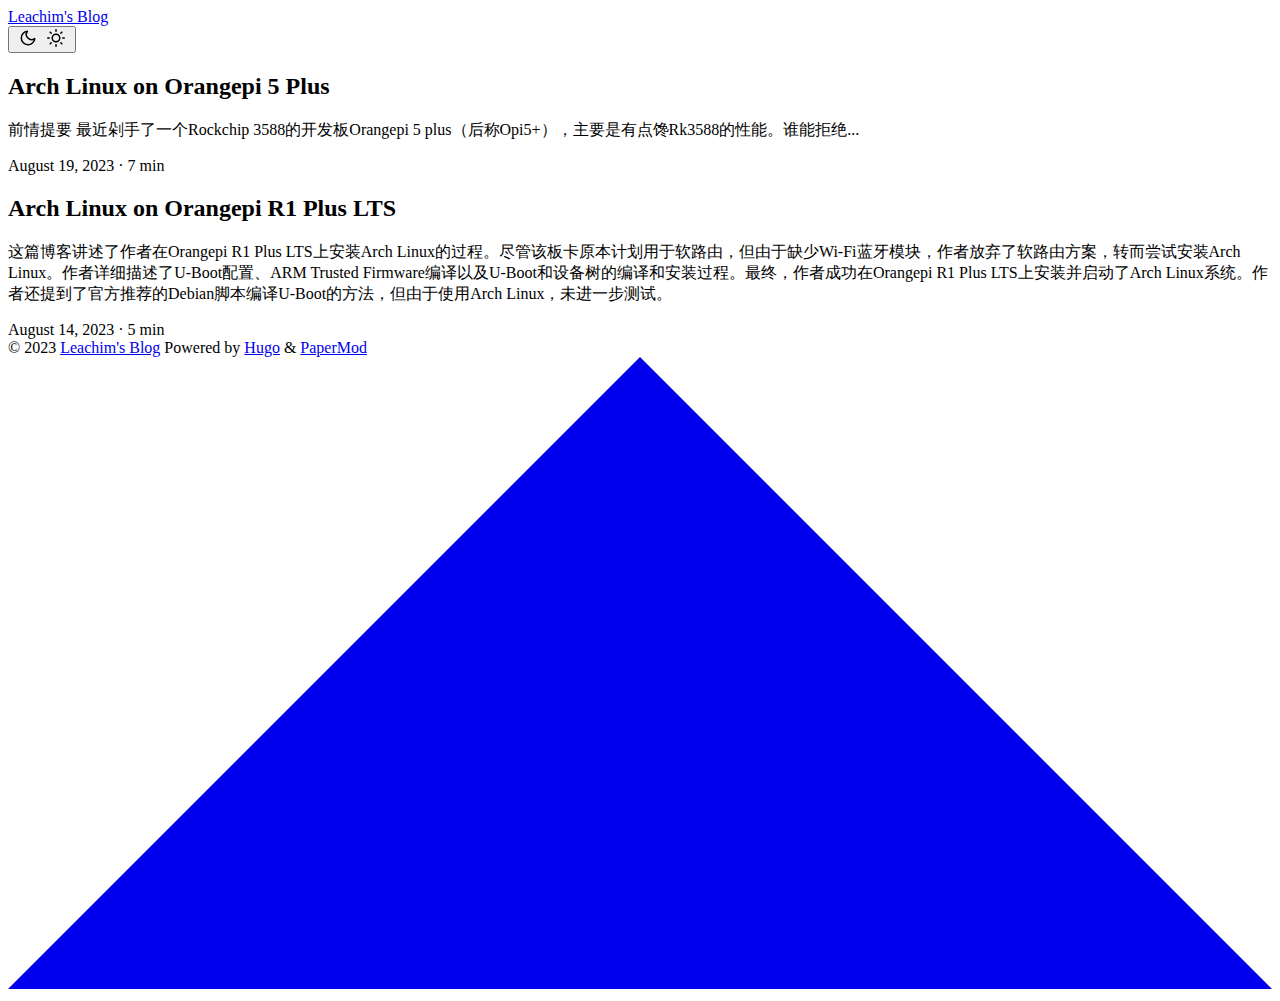
==== index.html @ b89e2c9a "add opi5+" ====
<!DOCTYPE html>
<html lang="en" dir="auto">

<head>
	<meta name="generator" content="Hugo 0.117.0"><meta charset="utf-8">
<meta http-equiv="X-UA-Compatible" content="IE=edge">
<meta name="viewport" content="width=device-width, initial-scale=1, shrink-to-fit=no">
<meta name="robots" content="index, follow">
<title>Leachim&#39;s Blog</title>

<meta name="description" content="">
<meta name="author" content="">
<link rel="canonical" href="https://leachim.wang/">
<link crossorigin="anonymous" href="/assets/css/stylesheet.ff1bdb0b8c8b1aa3f800688e2673f66ee63ccad98b5138abc32a04c9d4da791f.css" integrity="sha256-/xvbC4yLGqP4AGiOJnP2buY8ytmLUTirwyoEydTaeR8=" rel="preload stylesheet" as="style">
<link rel="icon" href="https://leachim.wang/favicon.ico">
<link rel="icon" type="image/png" sizes="16x16" href="https://leachim.wang/favicon-16x16.png">
<link rel="icon" type="image/png" sizes="32x32" href="https://leachim.wang/favicon-32x32.png">
<link rel="apple-touch-icon" href="https://leachim.wang/apple-touch-icon.png">
<link rel="mask-icon" href="https://leachim.wang/safari-pinned-tab.svg">
<meta name="theme-color" content="#2e2e33">
<meta name="msapplication-TileColor" content="#2e2e33">
<link rel="alternate" type="application/rss+xml" href="https://leachim.wang/index.xml">
<noscript>
    <style>
        #theme-toggle,
        .top-link {
            display: none;
        }

    </style>
    <style>
        @media (prefers-color-scheme: dark) {
            :root {
                --theme: rgb(29, 30, 32);
                --entry: rgb(46, 46, 51);
                --primary: rgb(218, 218, 219);
                --secondary: rgb(155, 156, 157);
                --tertiary: rgb(65, 66, 68);
                --content: rgb(196, 196, 197);
                --hljs-bg: rgb(46, 46, 51);
                --code-bg: rgb(55, 56, 62);
                --border: rgb(51, 51, 51);
            }

            .list {
                background: var(--theme);
            }

            .list:not(.dark)::-webkit-scrollbar-track {
                background: 0 0;
            }

            .list:not(.dark)::-webkit-scrollbar-thumb {
                border-color: var(--theme);
            }
        }

    </style>
</noscript><meta property="og:title" content="Leachim&#39;s Blog" />
<meta property="og:description" content="" />
<meta property="og:type" content="website" />
<meta property="og:url" content="https://leachim.wang/" />

<meta name="twitter:card" content="summary"/>
<meta name="twitter:title" content="Leachim&#39;s Blog"/>
<meta name="twitter:description" content=""/>

<script type="application/ld+json">
{
  "@context": "https://schema.org",
  "@type": "Organization",
  "name": "Leachim's Blog",
  "url": "https://leachim.wang",
  "description": "",
  "thumbnailUrl": "https://leachim.wang/favicon.ico",
  "sameAs": [
      
  ]
}
</script>
</head>

<body class="list" id="top">
<script>
    if (localStorage.getItem("pref-theme") === "dark") {
        document.body.classList.add('dark');
    } else if (localStorage.getItem("pref-theme") === "light") {
        document.body.classList.remove('dark')
    } else if (window.matchMedia('(prefers-color-scheme: dark)').matches) {
        document.body.classList.add('dark');
    }

</script>

<header class="header">
    <nav class="nav">
        <div class="logo">
            <a href="https://leachim.wang" accesskey="h" title="Leachim&#39;s Blog (Alt + H)">Leachim&#39;s Blog</a>
            <div class="logo-switches">
                <button id="theme-toggle" accesskey="t" title="(Alt + T)">
                    <svg id="moon" xmlns="http://www.w3.org/2000/svg" width="24" height="18" viewBox="0 0 24 24"
                        fill="none" stroke="currentColor" stroke-width="2" stroke-linecap="round"
                        stroke-linejoin="round">
                        <path d="M21 12.79A9 9 0 1 1 11.21 3 7 7 0 0 0 21 12.79z"></path>
                    </svg>
                    <svg id="sun" xmlns="http://www.w3.org/2000/svg" width="24" height="18" viewBox="0 0 24 24"
                        fill="none" stroke="currentColor" stroke-width="2" stroke-linecap="round"
                        stroke-linejoin="round">
                        <circle cx="12" cy="12" r="5"></circle>
                        <line x1="12" y1="1" x2="12" y2="3"></line>
                        <line x1="12" y1="21" x2="12" y2="23"></line>
                        <line x1="4.22" y1="4.22" x2="5.64" y2="5.64"></line>
                        <line x1="18.36" y1="18.36" x2="19.78" y2="19.78"></line>
                        <line x1="1" y1="12" x2="3" y2="12"></line>
                        <line x1="21" y1="12" x2="23" y2="12"></line>
                        <line x1="4.22" y1="19.78" x2="5.64" y2="18.36"></line>
                        <line x1="18.36" y1="5.64" x2="19.78" y2="4.22"></line>
                    </svg>
                </button>
            </div>
        </div>
        <ul id="menu">
        </ul>
    </nav>
</header>
<main class="main"> 

<article class="first-entry"> 
  <header class="entry-header">
    <h2>Arch Linux on Orangepi 5 Plus
    </h2>
  </header>
  <div class="entry-content">
    <p>前情提要 最近剁手了一个Rockchip 3588的开发板Orangepi 5 plus（后称Opi5&#43;），主要是有点馋Rk3588的性能。谁能拒绝...</p>
  </div>
  <footer class="entry-footer"><span title='2023-08-19 18:52:46 +0800 CST'>August 19, 2023</span>&nbsp;·&nbsp;7 min</footer>
  <a class="entry-link" aria-label="post link to Arch Linux on Orangepi 5 Plus" href="https://leachim.wang/posts/alarm-on-orangepi-5-plus/"></a>
</article>

<article class="post-entry"> 
  <header class="entry-header">
    <h2>Arch Linux on Orangepi R1 Plus LTS
    </h2>
  </header>
  <div class="entry-content">
    <p>这篇博客讲述了作者在Orangepi R1 Plus LTS上安装Arch Linux的过程。尽管该板卡原本计划用于软路由，但由于缺少Wi-Fi蓝牙模块，作者放弃了软路由方案，转而尝试安装Arch Linux。作者详细描述了U-Boot配置、ARM Trusted Firmware编译以及U-Boot和设备树的编译和安装过程。最终，作者成功在Orangepi R1 Plus LTS上安装并启动了Arch Linux系统。作者还提到了官方推荐的Debian脚本编译U-Boot的方法，但由于使用Arch Linux，未进一步测试。</p>
  </div>
  <footer class="entry-footer"><span title='2023-08-14 21:00:52 +0800 CST'>August 14, 2023</span>&nbsp;·&nbsp;5 min</footer>
  <a class="entry-link" aria-label="post link to Arch Linux on Orangepi R1 Plus LTS" href="https://leachim.wang/posts/alarm-on-orangepi-r1-plus-lts/"></a>
</article>
    </main>
    
<footer class="footer">
    <span>&copy; 2023 <a href="https://leachim.wang">Leachim&#39;s Blog</a></span>
    <span>
        Powered by
        <a href="https://gohugo.io/" rel="noopener noreferrer" target="_blank">Hugo</a> &
        <a href="https://github.com/adityatelange/hugo-PaperMod/" rel="noopener" target="_blank">PaperMod</a>
    </span>
</footer>
<a href="#top" aria-label="go to top" title="Go to Top (Alt + G)" class="top-link" id="top-link" accesskey="g">
    <svg xmlns="http://www.w3.org/2000/svg" viewBox="0 0 12 6" fill="currentColor">
        <path d="M12 6H0l6-6z" />
    </svg>
</a>

<script>
    let menu = document.getElementById('menu')
    if (menu) {
        menu.scrollLeft = localStorage.getItem("menu-scroll-position");
        menu.onscroll = function () {
            localStorage.setItem("menu-scroll-position", menu.scrollLeft);
        }
    }

    document.querySelectorAll('a[href^="#"]').forEach(anchor => {
        anchor.addEventListener("click", function (e) {
            e.preventDefault();
            var id = this.getAttribute("href").substr(1);
            if (!window.matchMedia('(prefers-reduced-motion: reduce)').matches) {
                document.querySelector(`[id='${decodeURIComponent(id)}']`).scrollIntoView({
                    behavior: "smooth"
                });
            } else {
                document.querySelector(`[id='${decodeURIComponent(id)}']`).scrollIntoView();
            }
            if (id === "top") {
                history.replaceState(null, null, " ");
            } else {
                history.pushState(null, null, `#${id}`);
            }
        });
    });

</script>
<script>
    var mybutton = document.getElementById("top-link");
    window.onscroll = function () {
        if (document.body.scrollTop > 800 || document.documentElement.scrollTop > 800) {
            mybutton.style.visibility = "visible";
            mybutton.style.opacity = "1";
        } else {
            mybutton.style.visibility = "hidden";
            mybutton.style.opacity = "0";
        }
    };

</script>
<script>
    document.getElementById("theme-toggle").addEventListener("click", () => {
        if (document.body.className.includes("dark")) {
            document.body.classList.remove('dark');
            localStorage.setItem("pref-theme", 'light');
        } else {
            document.body.classList.add('dark');
            localStorage.setItem("pref-theme", 'dark');
        }
    })

</script>
</body>

</html>
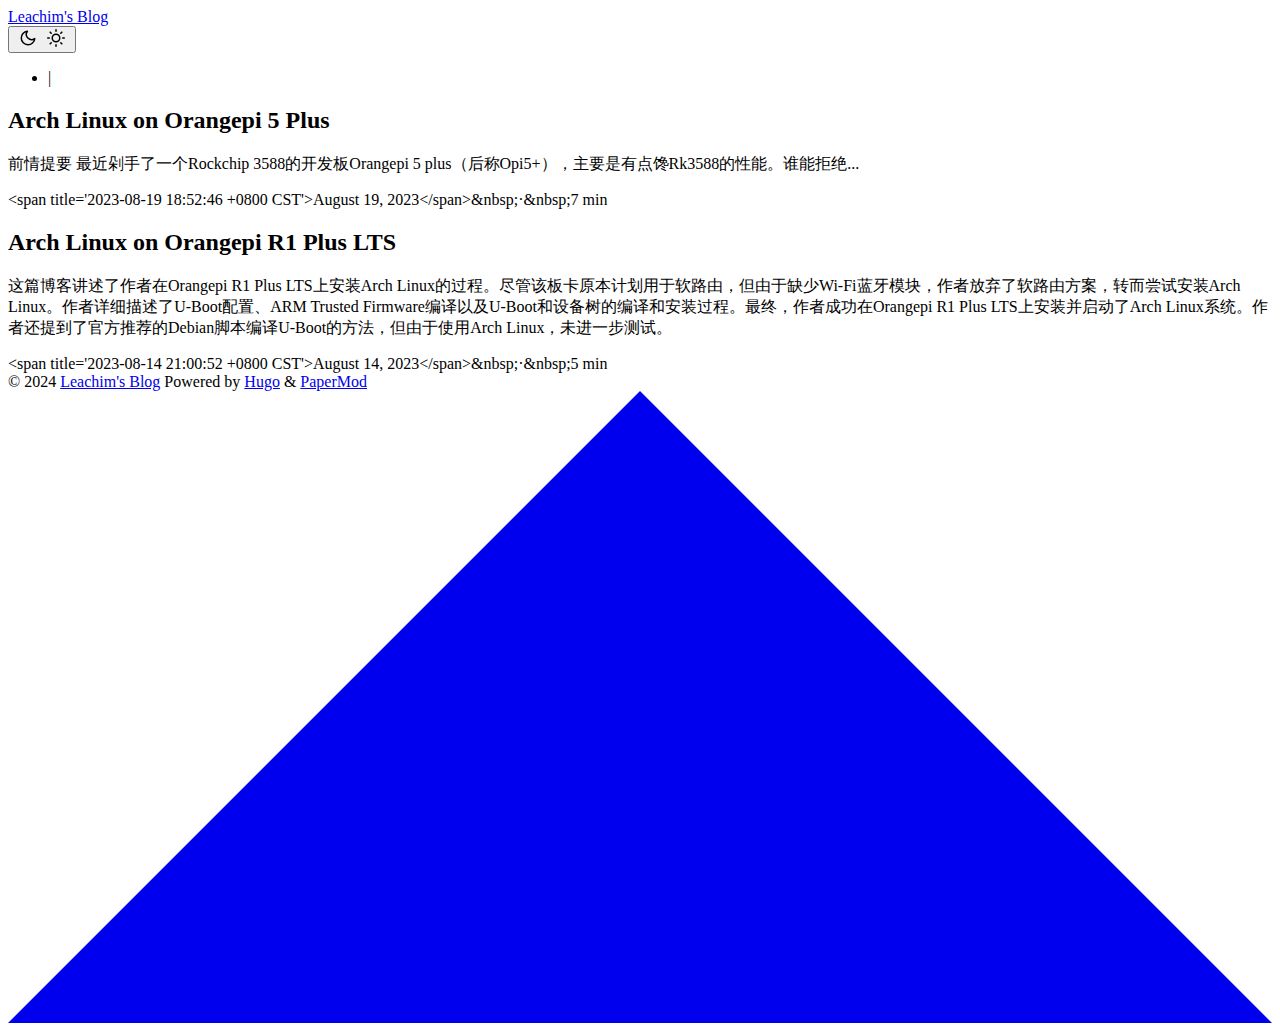
==== commit 0a43c9c6: "upgrade hugo" ====
--- a/index.html
+++ b/index.html
@@ -2,7 +2,7 @@
 <html lang="en" dir="auto">
 
 <head>
-	<meta name="generator" content="Hugo 0.117.0"><meta charset="utf-8">
+	<meta name="generator" content="Hugo 0.125.5"><meta charset="utf-8">
 <meta http-equiv="X-UA-Compatible" content="IE=edge">
 <meta name="viewport" content="width=device-width, initial-scale=1, shrink-to-fit=no">
 <meta name="robots" content="index, follow">
@@ -20,6 +20,7 @@
 <meta name="theme-color" content="#2e2e33">
 <meta name="msapplication-TileColor" content="#2e2e33">
 <link rel="alternate" type="application/rss+xml" href="https://leachim.wang/index.xml">
+<link rel="alternate" hreflang="en" href="https://leachim.wang/">
 <noscript>
     <style>
         #theme-toggle,
@@ -56,7 +57,10 @@
         }
 
     </style>
-</noscript><meta property="og:title" content="Leachim&#39;s Blog" />
+</noscript>
+  
+
+<meta property="og:title" content="Leachim&#39;s Blog" />
 <meta property="og:description" content="" />
 <meta property="og:type" content="website" />
 <meta property="og:url" content="https://leachim.wang/" />
@@ -70,7 +74,7 @@
   "@context": "https://schema.org",
   "@type": "Organization",
   "name": "Leachim's Blog",
-  "url": "https://leachim.wang",
+  "url": "https://leachim.wang/",
   "description": "",
   "thumbnailUrl": "https://leachim.wang/favicon.ico",
   "sameAs": [
@@ -95,7 +99,7 @@
 <header class="header">
     <nav class="nav">
         <div class="logo">
-            <a href="https://leachim.wang" accesskey="h" title="Leachim&#39;s Blog (Alt + H)">Leachim&#39;s Blog</a>
+            <a href="https://leachim.wang/" accesskey="h" title="Leachim&#39;s Blog (Alt + H)">Leachim&#39;s Blog</a>
             <div class="logo-switches">
                 <button id="theme-toggle" accesskey="t" title="(Alt + T)">
                     <svg id="moon" xmlns="http://www.w3.org/2000/svg" width="24" height="18" viewBox="0 0 24 24"
@@ -117,6 +121,8 @@
                         <line x1="18.36" y1="5.64" x2="19.78" y2="4.22"></line>
                     </svg>
                 </button>
+                <ul class="lang-switch"><li>|</li>
+                </ul>
             </div>
         </div>
         <ul id="menu">
@@ -133,7 +139,7 @@
   <div class="entry-content">
     <p>前情提要 最近剁手了一个Rockchip 3588的开发板Orangepi 5 plus（后称Opi5&#43;），主要是有点馋Rk3588的性能。谁能拒绝...</p>
   </div>
-  <footer class="entry-footer"><span title='2023-08-19 18:52:46 +0800 CST'>August 19, 2023</span>&nbsp;·&nbsp;7 min</footer>
+  <footer class="entry-footer">&lt;span title=&#39;2023-08-19 18:52:46 &#43;0800 CST&#39;&gt;August 19, 2023&lt;/span&gt;&amp;nbsp;·&amp;nbsp;7 min</footer>
   <a class="entry-link" aria-label="post link to Arch Linux on Orangepi 5 Plus" href="https://leachim.wang/posts/alarm-on-orangepi-5-plus/"></a>
 </article>
 
@@ -145,13 +151,13 @@
   <div class="entry-content">
     <p>这篇博客讲述了作者在Orangepi R1 Plus LTS上安装Arch Linux的过程。尽管该板卡原本计划用于软路由，但由于缺少Wi-Fi蓝牙模块，作者放弃了软路由方案，转而尝试安装Arch Linux。作者详细描述了U-Boot配置、ARM Trusted Firmware编译以及U-Boot和设备树的编译和安装过程。最终，作者成功在Orangepi R1 Plus LTS上安装并启动了Arch Linux系统。作者还提到了官方推荐的Debian脚本编译U-Boot的方法，但由于使用Arch Linux，未进一步测试。</p>
   </div>
-  <footer class="entry-footer"><span title='2023-08-14 21:00:52 +0800 CST'>August 14, 2023</span>&nbsp;·&nbsp;5 min</footer>
+  <footer class="entry-footer">&lt;span title=&#39;2023-08-14 21:00:52 &#43;0800 CST&#39;&gt;August 14, 2023&lt;/span&gt;&amp;nbsp;·&amp;nbsp;5 min</footer>
   <a class="entry-link" aria-label="post link to Arch Linux on Orangepi R1 Plus LTS" href="https://leachim.wang/posts/alarm-on-orangepi-r1-plus-lts/"></a>
 </article>
     </main>
     
 <footer class="footer">
-    <span>&copy; 2023 <a href="https://leachim.wang">Leachim&#39;s Blog</a></span>
+    <span>&copy; 2024 <a href="https://leachim.wang/">Leachim&#39;s Blog</a></span>
     <span>
         Powered by
         <a href="https://gohugo.io/" rel="noopener noreferrer" target="_blank">Hugo</a> &
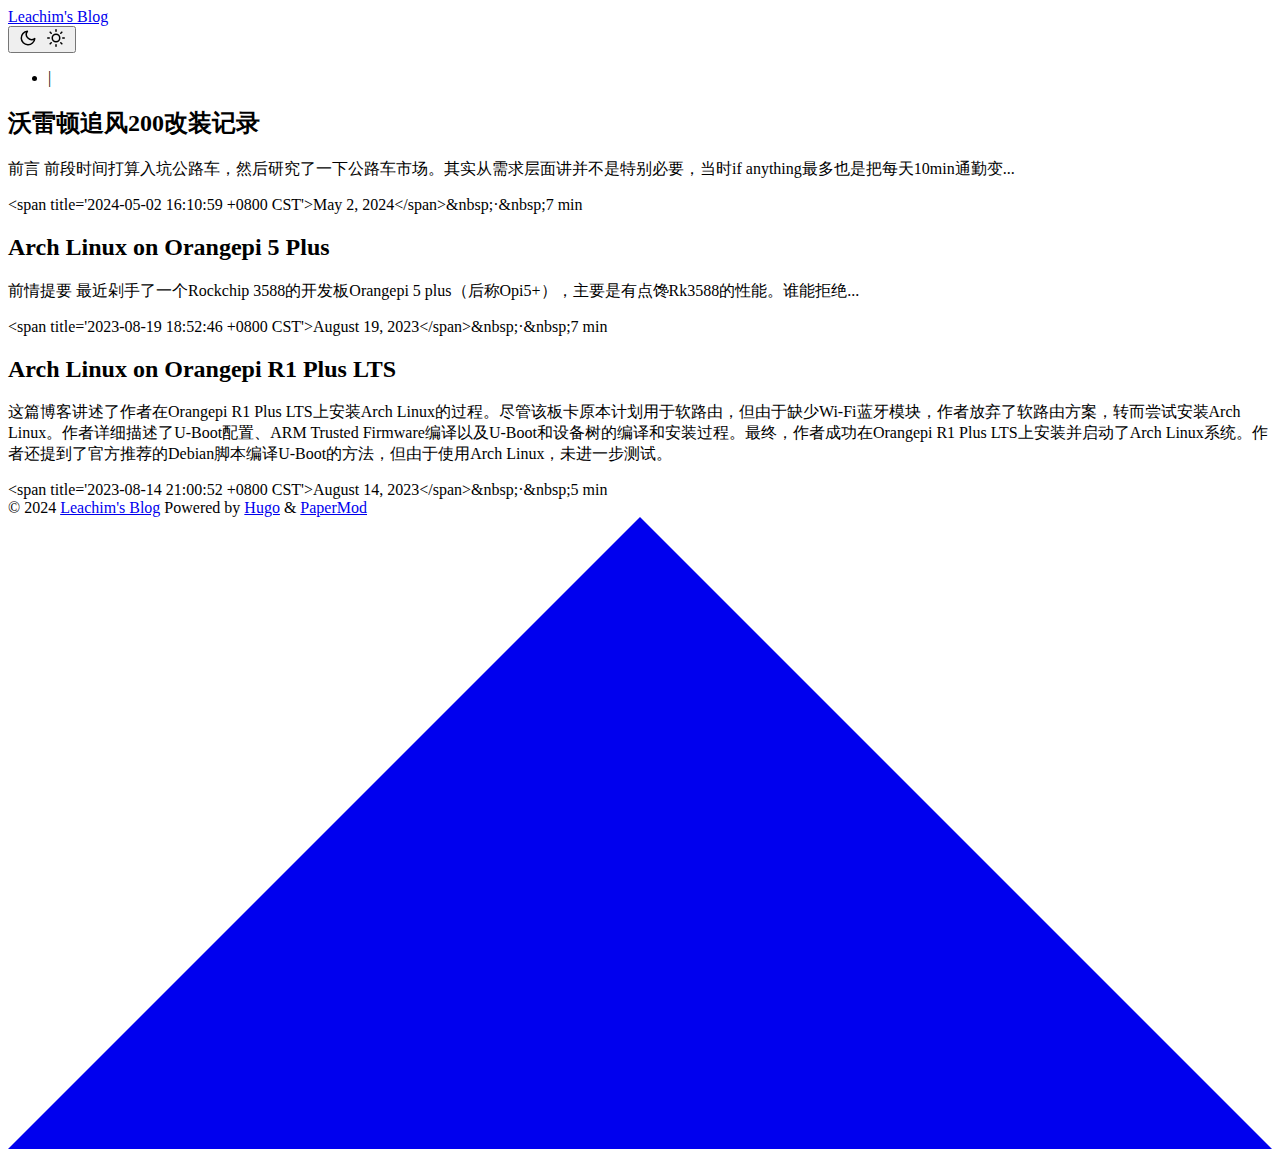
==== commit f358e2cf: "add zf200" ====
--- a/index.html
+++ b/index.html
@@ -133,6 +133,18 @@
 
 <article class="first-entry"> 
   <header class="entry-header">
+    <h2>沃雷顿追风200改装记录
+    </h2>
+  </header>
+  <div class="entry-content">
+    <p>前言 前段时间打算入坑公路车，然后研究了一下公路车市场。其实从需求层面讲并不是特别必要，当时if anything最多也是把每天10min通勤变...</p>
+  </div>
+  <footer class="entry-footer">&lt;span title=&#39;2024-05-02 16:10:59 &#43;0800 CST&#39;&gt;May 2, 2024&lt;/span&gt;&amp;nbsp;·&amp;nbsp;7 min</footer>
+  <a class="entry-link" aria-label="post link to 沃雷顿追风200改装记录" href="https://leachim.wang/posts/zf200/"></a>
+</article>
+
+<article class="post-entry"> 
+  <header class="entry-header">
     <h2>Arch Linux on Orangepi 5 Plus
     </h2>
   </header>
